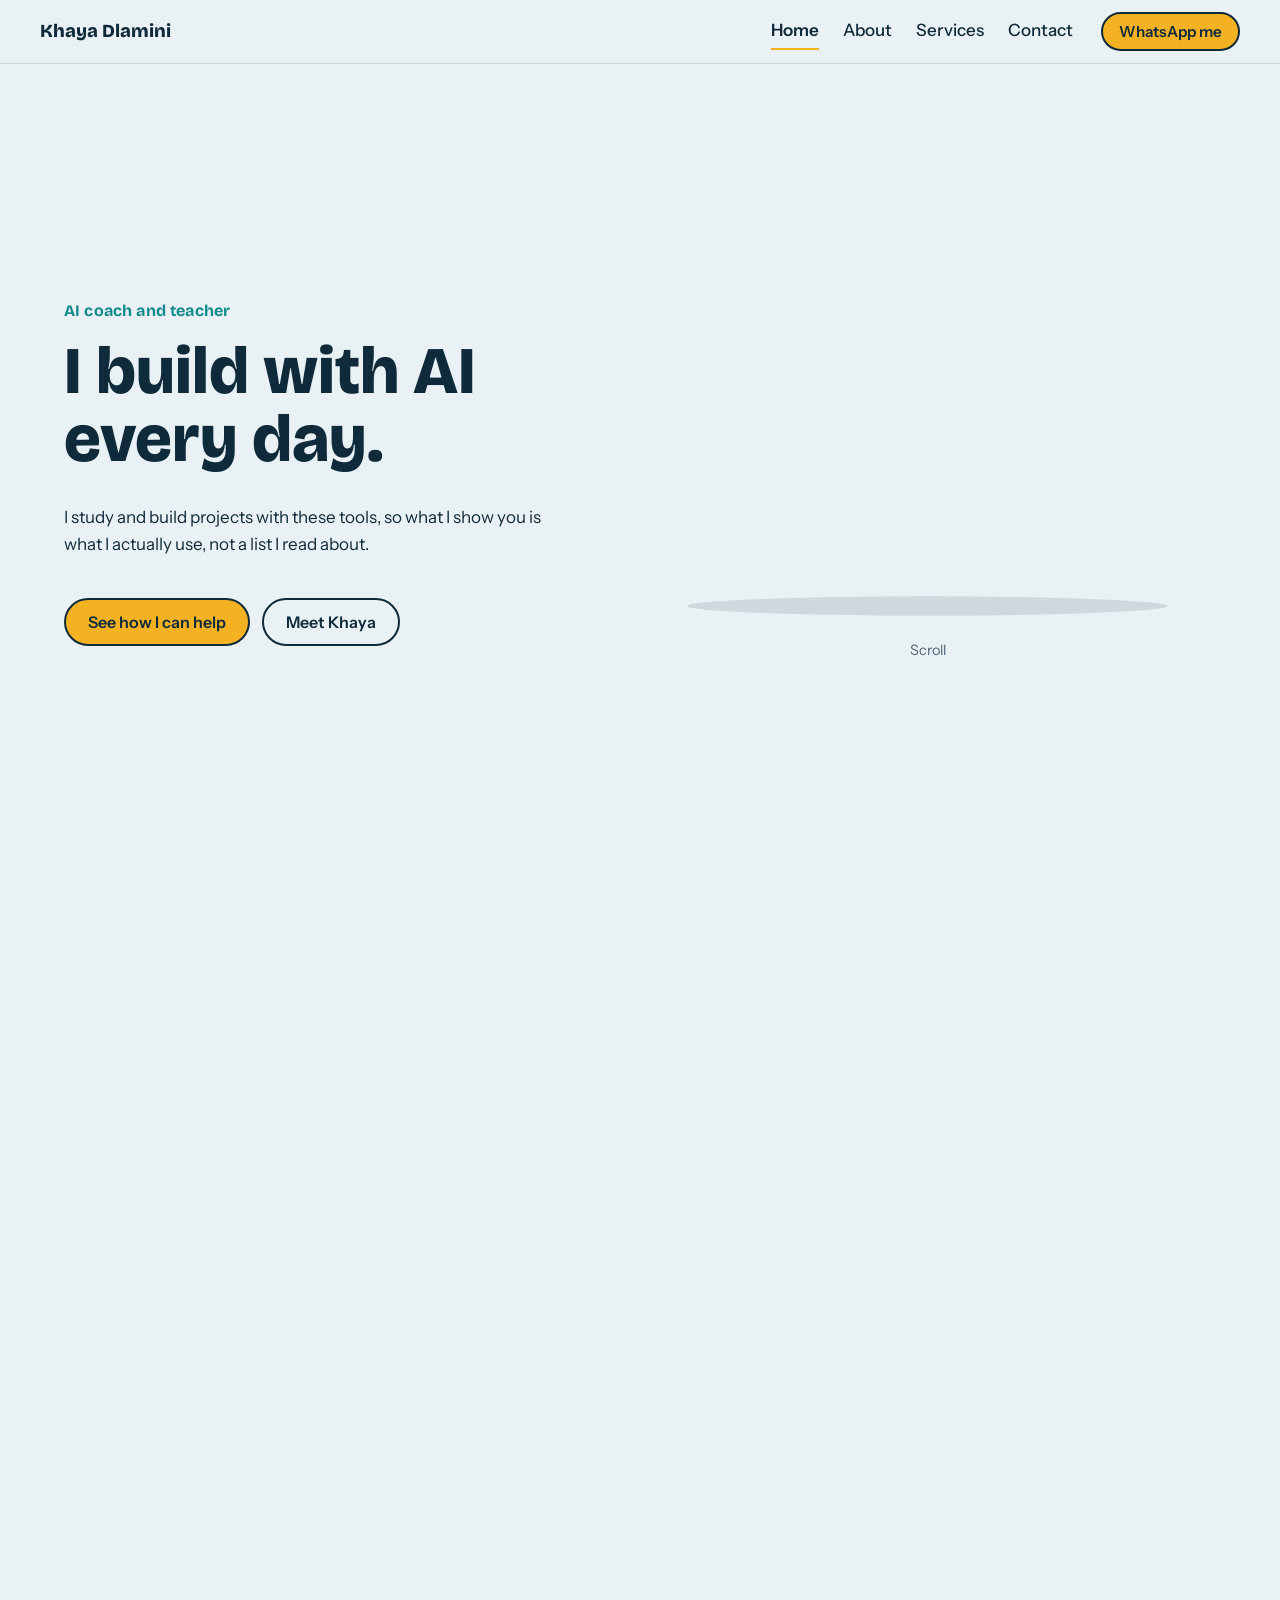
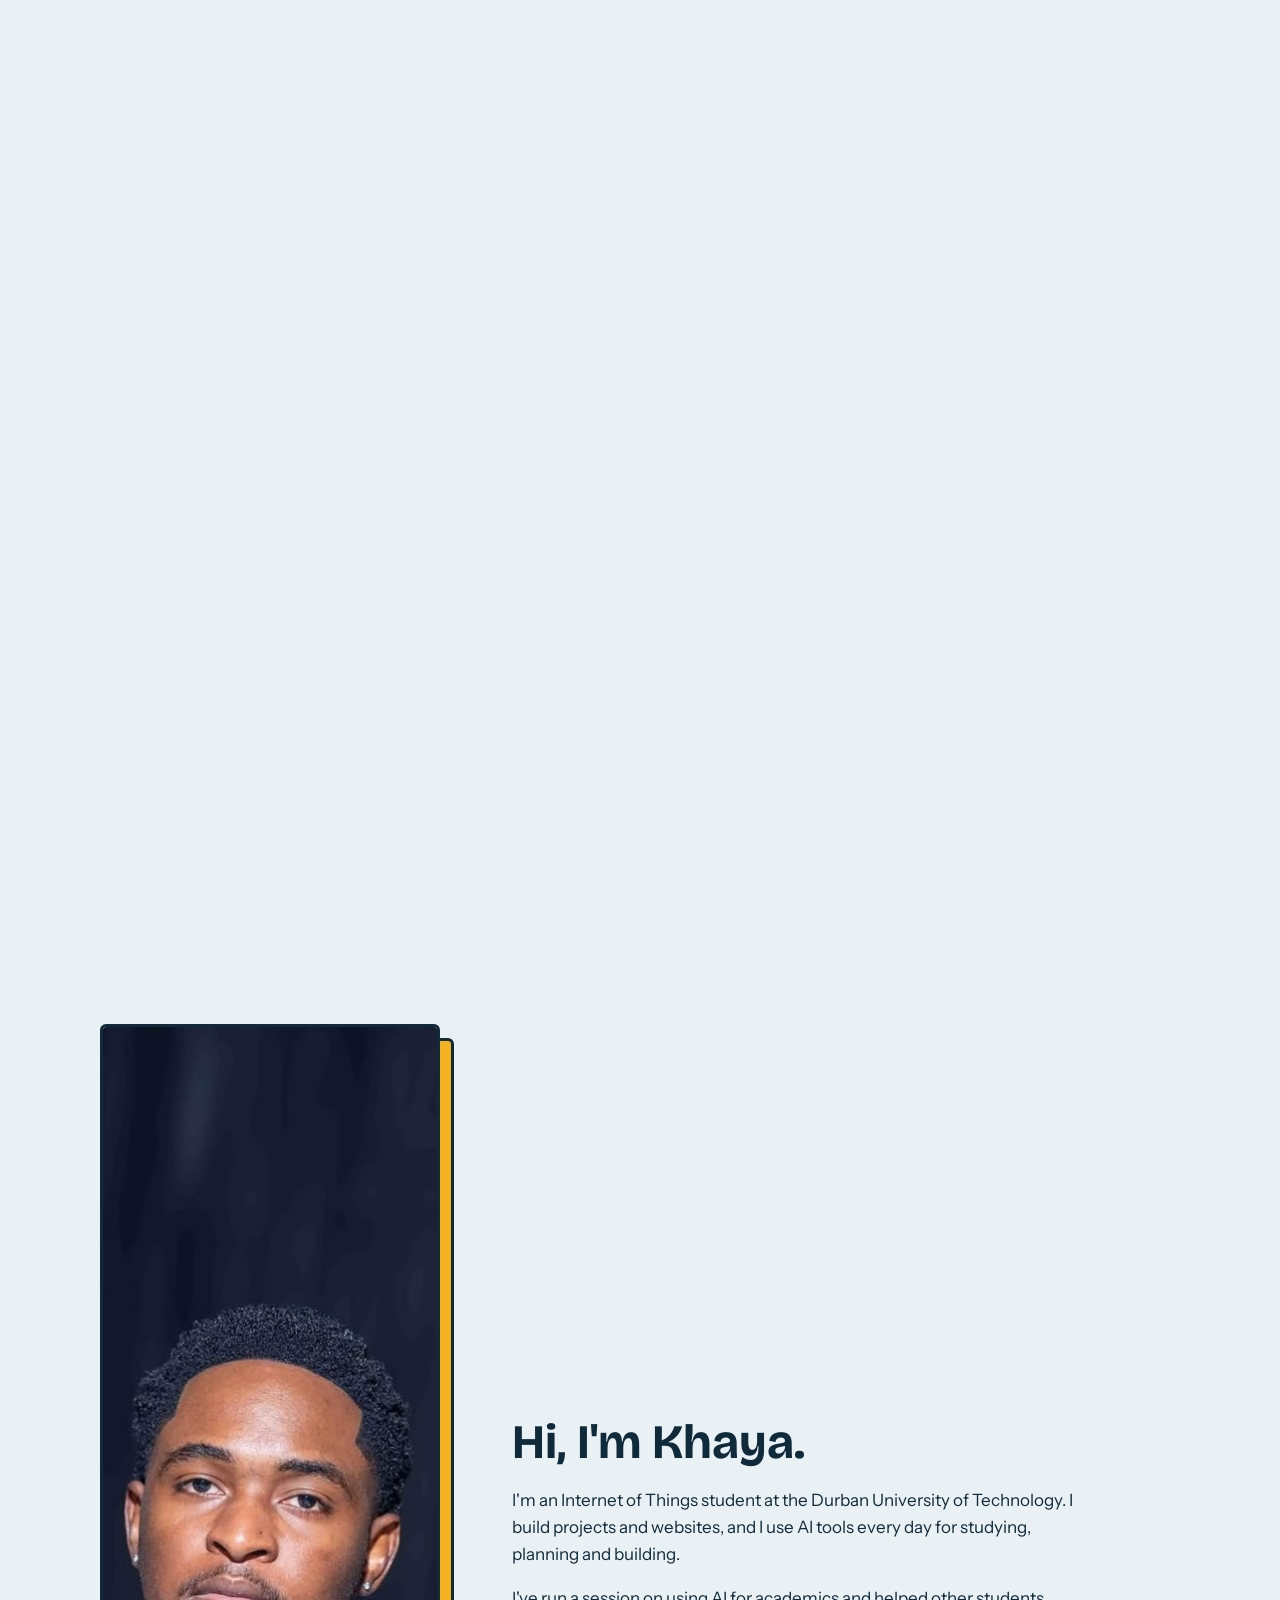
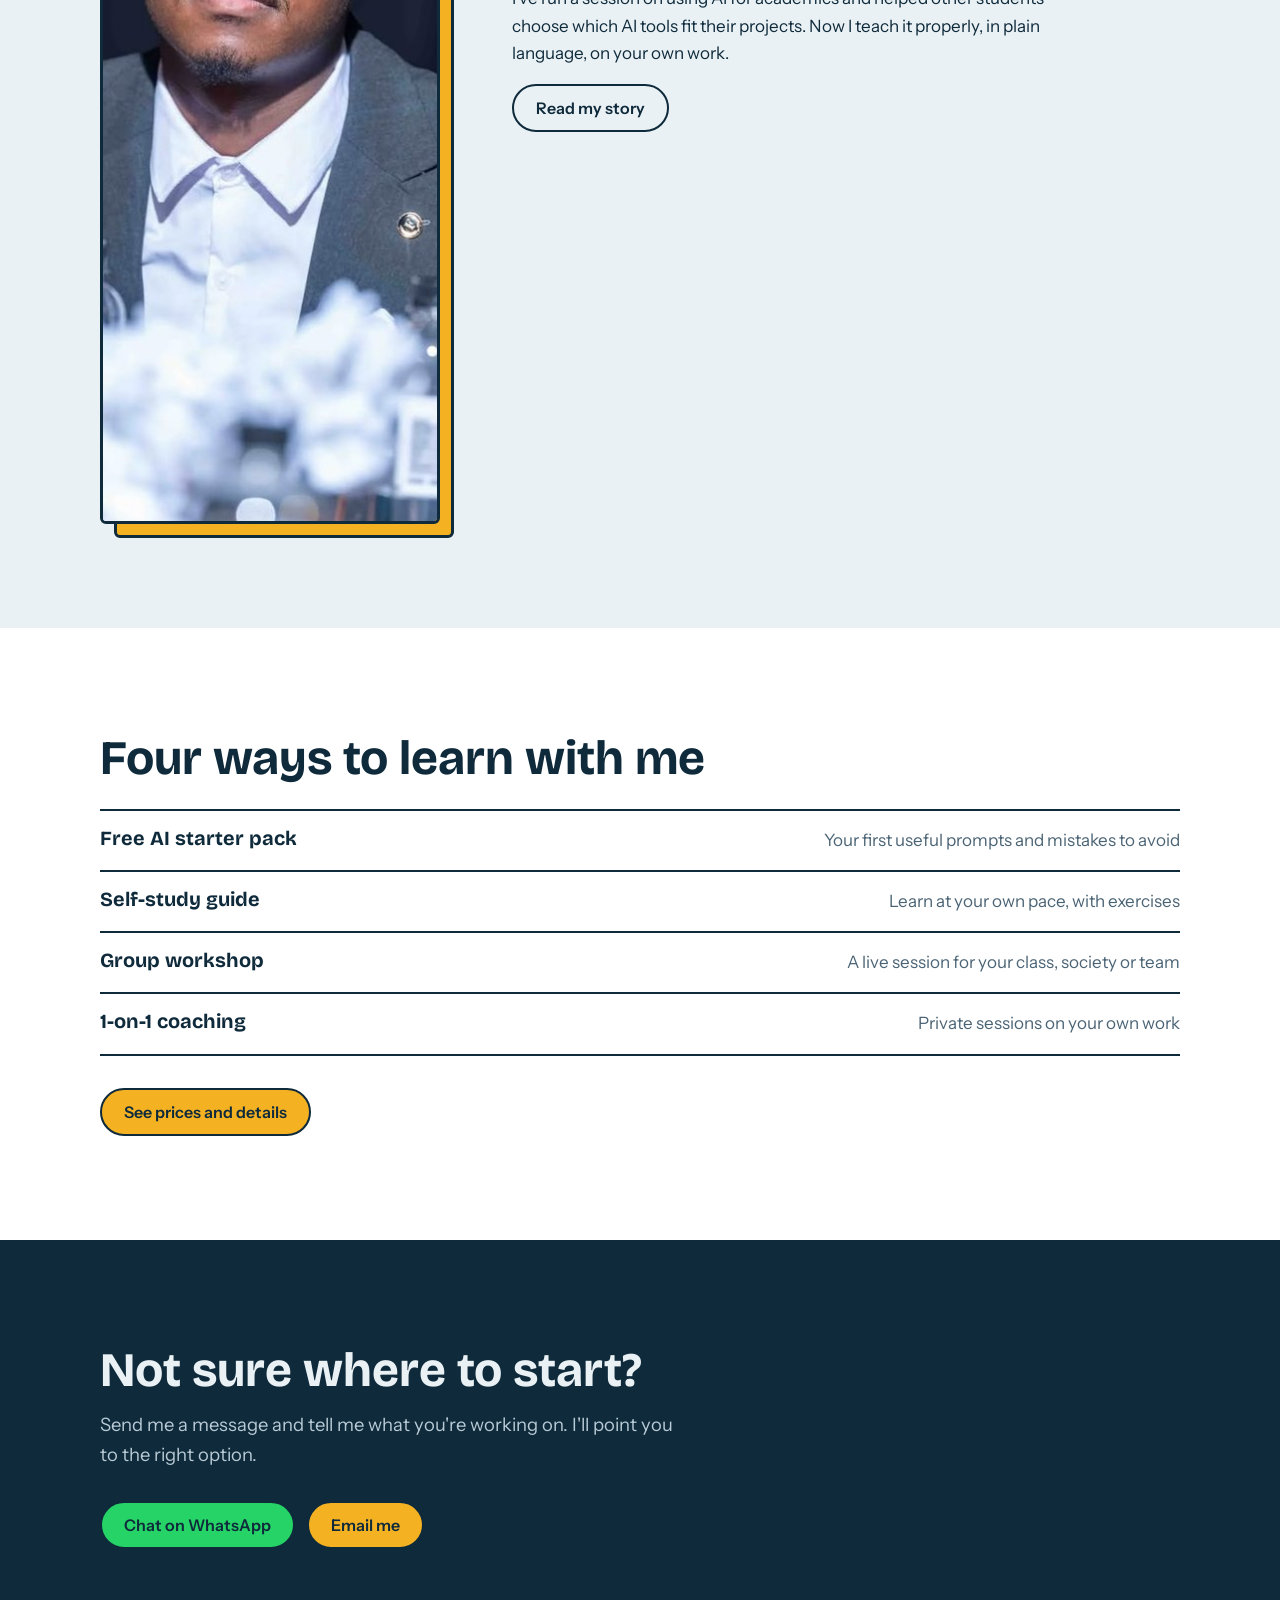
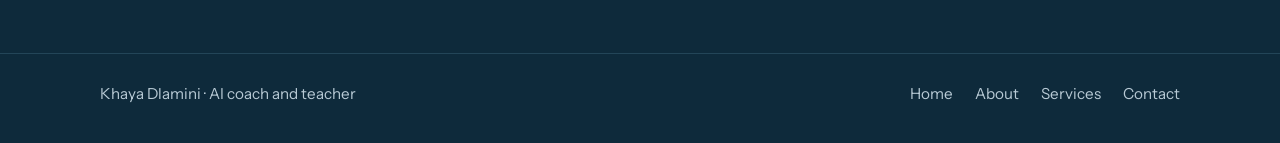
==== index.html @ 2c627317 "Add files via upload" ====
<!doctype html>
<html lang="en">
<head>
  <meta charset="utf-8">
  <meta name="viewport" content="width=device-width, initial-scale=1">
  <title>Khaya Dlamini | AI Coach and Teacher</title>
  <meta name="description" content="Khaya Dlamini teaches students, professionals, small businesses and groups how to use AI on their own work. Coaching, workshops and guides.">
  <meta property="og:title" content="Khaya Dlamini | AI Coach and Teacher">
  <meta property="og:description" content="Practical AI coaching and workshops, taught by someone who builds with it.">
  <meta property="og:image" content="khaya.jpg">
  <meta name="theme-color" content="#0E2A3B">
  <link rel="preconnect" href="https://fonts.googleapis.com">
  <link rel="preconnect" href="https://fonts.gstatic.com" crossorigin>
  <link href="https://fonts.googleapis.com/css2?family=Bricolage+Grotesque:opsz,wght@12..96,500;12..96,700;12..96,800&family=Instrument+Sans:wght@400;500;600&family=JetBrains+Mono:wght@400;500&display=swap" rel="stylesheet">
  <link rel="stylesheet" href="style.css">
</head>
<body>

<header class="nav">
  <a class="brand" href="index.html">Khaya Dlamini</a>
  <nav class="links" aria-label="Main">
    <a class="current" href="index.html" aria-current="page">Home</a>
    <a href="about.html">About</a>
    <a href="services.html">Services</a>
    <a href="contact.html">Contact</a>
  </nav>
  <a class="btn btn-small" href="contact.html" data-wa="Hi Khaya, I found your website and I'd like to learn more about AI coaching.">WhatsApp me</a>
</header>

<main>

  <!-- Scroll scene: laptop morphs into a book -->
  <section class="scene" id="scene">
    <div class="stage">
      <div class="copy">
        <h1>AI coach and teacher</h1>
        <div class="captions">
          <div class="caption" id="capA">
            <p class="big">I build with AI every day.</p>
            <p>I study and build projects with these tools, so what I show you is what I actually use, not a list I read about.</p>
          </div>
          <div class="caption" id="capB">
            <p class="big">Then I teach it, plainly.</p>
            <p>Lessons for students, professionals, small businesses and groups. You learn on your own work, not on demos.</p>
          </div>
        </div>
        <div class="btn-row">
          <a class="btn" href="services.html">See how I can help</a>
          <a class="btn btn-ghost" href="about.html">Meet Khaya</a>
        </div>
      </div>

      <div class="art">
        <svg id="morph" viewBox="0 0 600 360" role="img" aria-label="A coding laptop that turns into an open book as you scroll">
          <defs>
            <clipPath id="clipShapes">
              <polygon id="cpScreen" points=""/>
              <polygon id="cpBase" points=""/>
            </clipPath>
          </defs>

          <ellipse cx="300" cy="334" rx="250" ry="10" fill="#0E2A3B" opacity=".12"/>

          <polygon id="cover" points="" fill="#F4B223" stroke="#0E2A3B" stroke-width="6" stroke-linejoin="round"/>
          <polygon id="base" points="" stroke="#0E2A3B" stroke-width="6" stroke-linejoin="round"/>
          <polygon id="screen" points="" stroke="#0E2A3B" stroke-width="10" stroke-linejoin="round"/>
          <line id="spine" x1="300" y1="92" x2="300" y2="300" stroke="#0E2A3B" stroke-width="5" opacity="0"/>

          <g clip-path="url(#clipShapes)">
            <g id="code" font-family="JetBrains Mono, monospace" font-size="12.5">
              <text class="ln" x="168" y="74"  fill="#7FD6D7">class Learner:</text>
              <text class="ln" x="168" y="96"  fill="#C8D6DE">  def __init__(self):</text>
              <text class="ln" x="168" y="118" fill="#C8D6DE">    self.skills = []</text>
              <text class="ln" x="168" y="150" fill="#F4B223">class Coach(Learner):</text>
              <text class="ln" x="168" y="172" fill="#C8D6DE">  def teach(self, ai):</text>
              <text class="ln" x="168" y="194" fill="#C8D6DE">    return self.skills + ai</text>
              <text class="ln" x="168" y="226" fill="#7FD6D7">khaya = Coach()</text>
              <rect class="caret" x="168" y="232" width="8" height="2" fill="#F4B223"/>
            </g>
            <g id="pages" opacity="0">
              <rect x="74" y="118" width="120" height="12" rx="2" fill="#F4B223"/>
              <rect x="74" y="150" width="190" height="6" rx="3" fill="#0E2A3B" opacity=".25"/>
              <rect x="74" y="168" width="170" height="6" rx="3" fill="#0E2A3B" opacity=".25"/>
              <rect x="74" y="186" width="190" height="6" rx="3" fill="#0E2A3B" opacity=".25"/>
              <rect x="74" y="204" width="140" height="6" rx="3" fill="#0E2A3B" opacity=".25"/>
              <rect x="74" y="222" width="180" height="6" rx="3" fill="#0E2A3B" opacity=".25"/>
              <text x="334" y="132" font-family="JetBrains Mono, monospace" font-size="12.5" fill="#0F8B8D">class Coach(Learner):</text>
              <rect x="334" y="158" width="190" height="6" rx="3" fill="#0E2A3B" opacity=".25"/>
              <rect x="334" y="176" width="160" height="6" rx="3" fill="#0E2A3B" opacity=".25"/>
              <rect x="334" y="194" width="190" height="6" rx="3" fill="#0E2A3B" opacity=".25"/>
              <rect x="334" y="212" width="120" height="6" rx="3" fill="#0E2A3B" opacity=".25"/>
              <rect x="334" y="230" width="170" height="6" rx="3" fill="#0E2A3B" opacity=".25"/>
            </g>
          </g>
        </svg>
        <p class="hint" id="hint">Scroll</p>
      </div>
    </div>
  </section>

  <!-- Introduction -->
  <section class="block">
    <div class="wrap intro">
      <div class="portrait">
        <img src="khaya.jpg" alt="Khaya Dlamini in a grey blazer and white shirt" width="900" height="1100">
      </div>
      <div>
        <h2>Hi, I'm Khaya.</h2>
        <p>I'm an Internet of Things student at the Durban University of Technology. I build projects and websites, and I use AI tools every day for studying, planning and building.</p>
        <p>I've run a session on using AI for academics and helped other students choose which AI tools fit their projects. Now I teach it properly, in plain language, on your own work.</p>
        <a class="btn btn-ghost" href="about.html">Read my story</a>
      </div>
    </div>
  </section>

  <!-- Services summary -->
  <section class="block alt">
    <div class="wrap">
      <h2>Four ways to learn with me</h2>
      <ul class="mini">
        <li><h3>Free AI starter pack</h3><span>Your first useful prompts and mistakes to avoid</span></li>
        <li><h3>Self-study guide</h3><span>Learn at your own pace, with exercises</span></li>
        <li><h3>Group workshop</h3><span>A live session for your class, society or team</span></li>
        <li><h3>1-on-1 coaching</h3><span>Private sessions on your own work</span></li>
      </ul>
      <a class="btn" href="services.html">See prices and details</a>
    </div>
  </section>

  <section class="block cta">
    <div class="wrap">
      <h2>Not sure where to start?</h2>
      <p class="lede">Send me a message and tell me what you're working on. I'll point you to the right option.</p>
      <div class="btn-row">
        <a class="btn btn-wa" href="contact.html" data-wa="Hi Khaya, I found your website and I'd like to learn more about AI coaching.">Chat on WhatsApp</a>
        <a class="btn" href="contact.html" data-mail="AI coaching enquiry">Email me</a>
      </div>
    </div>
  </section>
</main>

<footer>
  <div class="foot">
    <p>Khaya Dlamini · AI coach and teacher</p>
    <nav aria-label="Footer">
      <a href="index.html">Home</a>
      <a href="about.html">About</a>
      <a href="services.html">Services</a>
      <a href="contact.html">Contact</a>
    </nav>
  </div>
</footer>

<script src="config.js"></script>
<script src="script.js"></script>
</body>
</html>
---- style.css ----
:root {
  --ink: #0E2A3B;
  --paper: #EAF1F4;
  --surface: #FFFFFF;
  --marigold: #F4B223;
  --teal: #0F8B8D;
  --muted: #4B6475;
  --line: #C9D6DD;
  --display: "Bricolage Grotesque", system-ui, sans-serif;
  --body: "Instrument Sans", system-ui, sans-serif;
}

*, *::before, *::after { box-sizing: border-box; }
html { scroll-behavior: smooth; }
body {
  margin: 0;
  background: var(--paper);
  color: var(--ink);
  font-family: var(--body);
  font-size: 1.0625rem;
  line-height: 1.6;
}
a { color: inherit; }
h1, h2, h3 { font-family: var(--display); line-height: 1.1; margin: 0; }
p { margin: 0 0 1em; }
img { max-width: 100%; display: block; }

:focus-visible { outline: 3px solid var(--teal); outline-offset: 3px; border-radius: 4px; }

/* Header */
.nav {
  position: fixed; inset: 0 0 auto 0; z-index: 10;
  display: flex; justify-content: space-between; align-items: center; flex-wrap: wrap;
  gap: 6px 20px;
  padding: 12px clamp(16px, 4vw, 40px);
  background: color-mix(in srgb, var(--paper) 90%, transparent);
  backdrop-filter: blur(8px);
  border-bottom: 1px solid var(--line);
}
.brand { font-family: var(--display); font-weight: 800; font-size: 1.15rem; text-decoration: none; }
.links { display: flex; gap: 24px; margin-left: auto; margin-right: 8px; }
.links a { text-decoration: none; font-weight: 500; padding: 4px 0; border-bottom: 2px solid transparent; }
.links a:hover { border-bottom-color: var(--ink); }
.links a.current { border-bottom-color: var(--marigold); font-weight: 600; }

/* Buttons */
.btn {
  display: inline-block; border: 2px solid var(--ink);
  background: var(--marigold); color: var(--ink);
  font: 600 1rem var(--body); text-decoration: none;
  padding: 12px 22px; border-radius: 999px; cursor: pointer;
  transition: transform .15s ease, background .15s ease;
}
.btn:hover { transform: translateY(-2px); }
.btn-small { padding: 8px 16px; font-size: .95rem; }
.btn-ghost { background: transparent; }
.btn-ghost:hover { background: var(--marigold); }
.btn-wa { background: #25D366; }
.btn-row { display: flex; flex-wrap: wrap; gap: 12px; }

/* Home scene */
.scene { height: 280vh; position: relative; }
.stage {
  position: sticky; top: 0; height: 100vh;
  display: grid; grid-template-columns: minmax(0, 1fr) minmax(0, 1.1fr);
  align-items: center; gap: clamp(16px, 4vw, 56px);
  padding: 72px clamp(16px, 5vw, 72px) 24px;
}
.copy h1 {
  font-size: 1rem; font-weight: 700; color: var(--teal);
  letter-spacing: .01em; margin-bottom: 18px;
}
.captions { position: relative; min-height: 15rem; margin-bottom: 20px; }
.caption { position: absolute; inset: 0 auto auto 0; max-width: 30rem; }
.caption .big {
  font-family: var(--display); font-weight: 800;
  font-size: clamp(2.2rem, 5.2vw, 4.4rem); line-height: 1.02;
  margin-bottom: .45em;
}
#capB { opacity: 0; }
.art { position: relative; }
.art svg { width: 100%; height: auto; max-height: 70vh; display: block; }
.hint { text-align: center; color: var(--muted); font-size: .9rem; margin: 8px 0 0; transition: opacity .3s; }

/* Typing reveal on load: the one orchestrated moment */
.ln { opacity: 0; animation: show .01s forwards; }
.ln:nth-of-type(1) { animation-delay: .3s; }
.ln:nth-of-type(2) { animation-delay: .7s; }
.ln:nth-of-type(3) { animation-delay: 1.1s; }
.ln:nth-of-type(4) { animation-delay: 1.6s; }
.ln:nth-of-type(5) { animation-delay: 2.0s; }
.ln:nth-of-type(6) { animation-delay: 2.4s; }
.ln:nth-of-type(7) { animation-delay: 2.9s; }
.caret { animation: blink 1s steps(2) infinite; }
@keyframes show { to { opacity: 1; } }
@keyframes blink { 50% { opacity: 0; } }

/* Sections */
.block { padding: clamp(56px, 9vw, 104px) 0; }
.block.alt { background: var(--surface); }
.wrap { width: min(1080px, 100% - 2 * clamp(16px, 5vw, 48px)); margin: 0 auto; }
.wrap.narrow { max-width: 680px; }
.block h2 { font-size: clamp(1.9rem, 4vw, 3rem); margin-bottom: 24px; }
.lede { color: var(--muted); font-size: 1.15rem; max-width: 36rem; margin-bottom: 32px; }

.page-head { padding: 128px 0 40px; }
.page-head h1 { font-size: clamp(2.4rem, 6vw, 4.6rem); font-weight: 800; margin-bottom: 18px; }
.page-head .lede { margin-bottom: 0; }

/* Introduction with photo */
.intro { display: grid; grid-template-columns: minmax(0, 340px) minmax(0, 1fr); gap: clamp(28px, 6vw, 72px); align-items: center; }
.portrait { position: relative; }
.portrait img {
  width: 100%; aspect-ratio: 4 / 5; object-fit: cover; object-position: 50% 20%;
  border: 3px solid var(--ink); border-radius: 6px; position: relative; z-index: 1;
}
.portrait::after {
  content: ""; position: absolute; inset: 14px -14px -14px 14px;
  background: var(--marigold); border: 3px solid var(--ink); border-radius: 6px;
}
.intro h2 { margin-bottom: 18px; }
.intro p { max-width: 36rem; }

/* About page */
.facts { display: grid; grid-template-columns: repeat(2, 1fr); gap: 0 48px; margin: 0; }
.facts > div { border-top: 2px solid var(--ink); padding: 16px 0 24px; }
.facts dt { font-family: var(--display); font-weight: 700; font-size: 1.2rem; margin-bottom: 4px; }
.facts dd { margin: 0; color: var(--muted); }
.story h3 { font-size: 1.5rem; margin: 40px 0 10px; }
.story h3:first-child { margin-top: 0; }
.story p { max-width: 38rem; }

/* Services */
.who { display: grid; grid-template-columns: repeat(2, 1fr); gap: 0 48px; margin: 0; }
.who > div { border-top: 2px solid var(--ink); padding: 18px 0 28px; }
.who dt { font-family: var(--display); font-weight: 700; font-size: 1.35rem; margin-bottom: 6px; }
.who dd { margin: 0; color: var(--muted); max-width: 30rem; }

.offers { list-style: none; margin: 0; padding: 0; }
.offers li {
  display: grid; grid-template-columns: 1fr auto auto; align-items: center; gap: 24px;
  padding: 26px 0; border-top: 2px solid var(--ink);
}
.offers li:last-child { border-bottom: 2px solid var(--ink); }
.offers h3, .mini h3 { font-size: 1.5rem; margin-bottom: 6px; }
.offers p { margin: 0; color: var(--muted); max-width: 34rem; }
.o-price { font-family: var(--display); font-weight: 800; font-size: 1.8rem; white-space: nowrap; text-align: right; }
.o-price span { font-family: var(--body); font-weight: 500; font-size: .9rem; color: var(--muted); }

.steps { list-style: none; counter-reset: s; margin: 0; padding: 0; max-width: 40rem; }
.steps li { counter-increment: s; position: relative; padding: 0 0 22px 58px; }
.steps li::before {
  content: counter(s); position: absolute; left: 0; top: -2px;
  width: 38px; height: 38px; border-radius: 50%;
  background: var(--marigold); border: 2px solid var(--ink);
  display: grid; place-items: center; font: 800 1rem var(--display);
}

/* Home short list */
.mini { list-style: none; margin: 0 0 32px; padding: 0; }
.mini li { display: flex; justify-content: space-between; gap: 24px; padding: 16px 0; border-top: 2px solid var(--ink); }
.mini li:last-child { border-bottom: 2px solid var(--ink); }
.mini h3 { font-size: 1.25rem; margin: 0; }
.mini span { color: var(--muted); }

/* Contact */
.reach { display: grid; grid-template-columns: 1fr 1fr; gap: 24px; }
.reach-item { border: 3px solid var(--ink); border-radius: 8px; padding: 28px; background: var(--surface); }
.reach-item h2 { font-size: 1.8rem; margin-bottom: 8px; }
.reach-item p { color: var(--muted); }
.reach-item .detail { font-family: var(--display); font-weight: 700; font-size: 1.3rem; color: var(--ink); margin-bottom: 18px; overflow-wrap: anywhere; }
.include { max-width: 38rem; padding-left: 1.2em; }
.include li { margin-bottom: .5em; }

.cta { background: var(--ink); color: var(--paper); }
.cta h2 { margin-bottom: 14px; }
.cta .lede { color: #B8CAD5; }

footer { background: var(--ink); color: #B8CAD5; padding: 28px clamp(16px, 5vw, 48px) 36px; border-top: 1px solid #234558; }
.foot { width: min(1080px, 100%); margin: 0 auto; display: flex; flex-wrap: wrap; justify-content: space-between; gap: 12px 32px; font-size: .95rem; }
.foot p { margin: 0; }
.foot nav { display: flex; flex-wrap: wrap; gap: 8px 22px; }
.foot a { text-decoration: none; }
.foot a:hover { text-decoration: underline; }

/* Mobile */
@media (max-width: 800px) {
  .nav { padding-bottom: 8px; }
  .links { order: 3; width: 100%; justify-content: space-between; margin: 0; gap: 8px; font-size: .95rem; }
  .stage { grid-template-columns: 1fr; grid-template-rows: auto auto; align-content: center; padding-top: 112px; gap: 8px; }
  .art { order: -1; }
  .art svg { max-height: 30vh; }
  .captions { min-height: 14rem; }
  .caption .big { font-size: 2rem; }
  .page-head { padding-top: 140px; }
  .intro { grid-template-columns: 1fr; }
  .portrait { max-width: 300px; margin-right: 14px; }
  .facts, .who { grid-template-columns: 1fr; }
  .offers li { grid-template-columns: 1fr auto; }
  .offers li .btn { grid-column: 1 / -1; justify-self: start; }
  .o-price { grid-row: 1; grid-column: 2; }
  .reach { grid-template-columns: 1fr; }
  .mini li { flex-direction: column; gap: 2px; }
}

@media (prefers-reduced-motion: reduce) {
  html { scroll-behavior: auto; }
  .ln { animation: none; opacity: 1; }
  .caret { animation: none; }
  .btn { transition: none; }
}
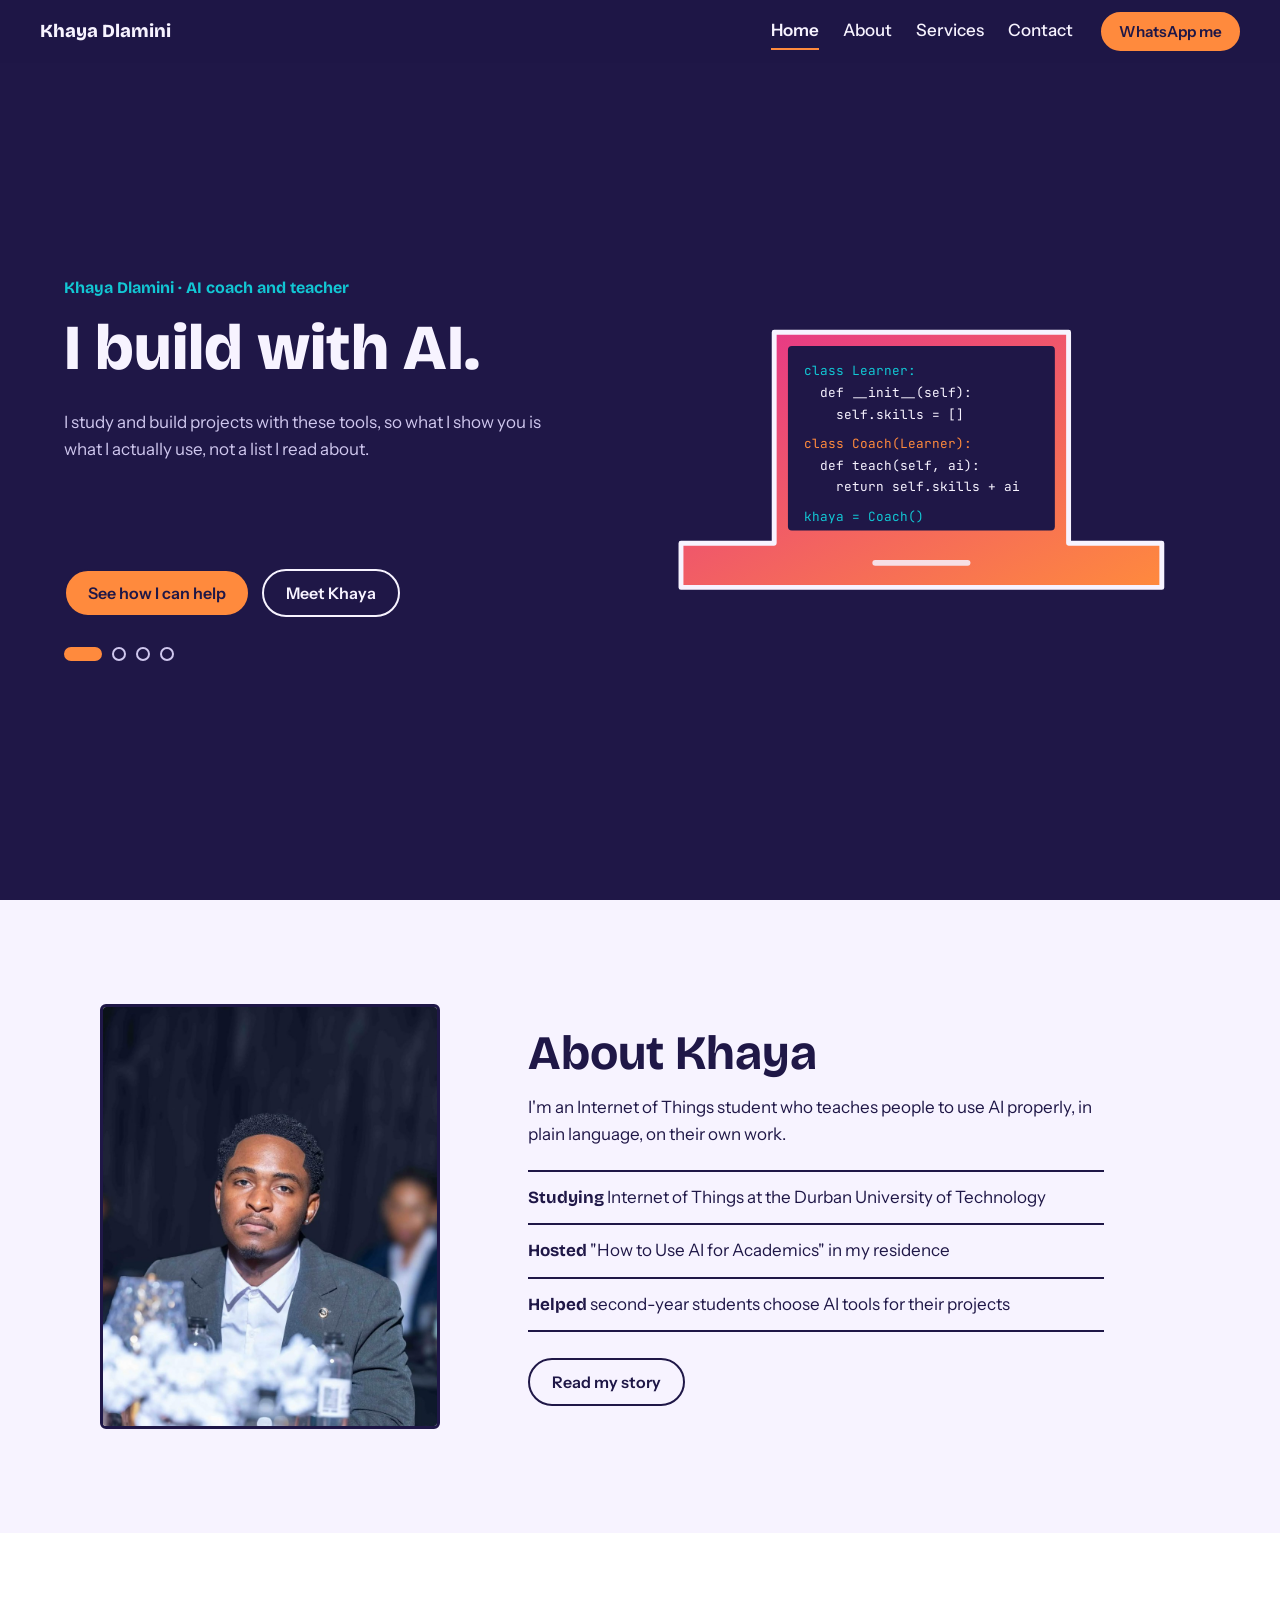
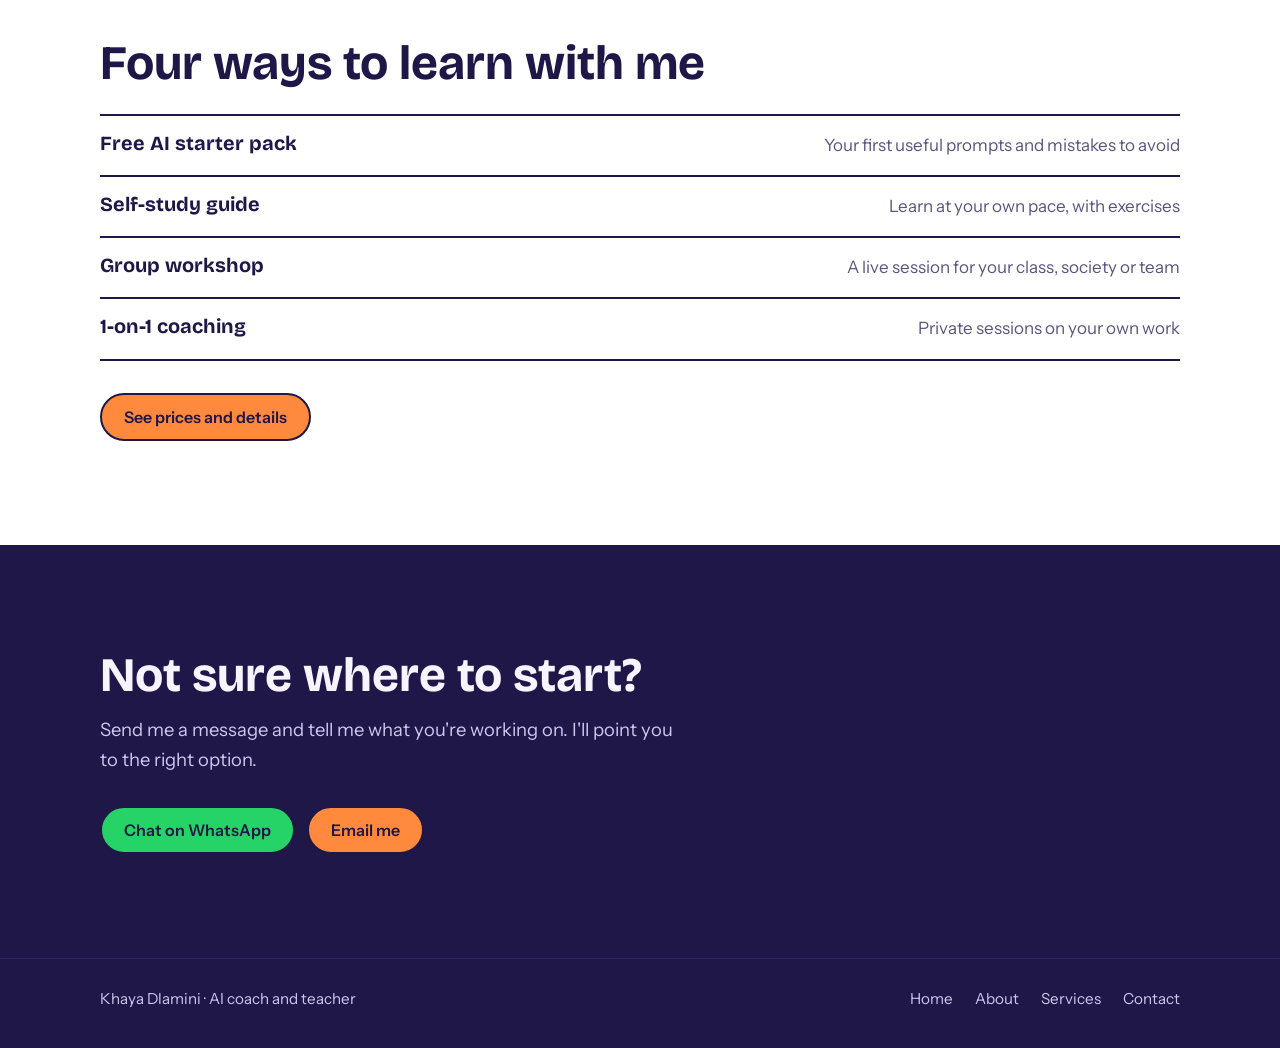
==== commit 35f6df28: "Add files via upload" ====
--- a/index.html
+++ b/index.html
@@ -8,7 +8,7 @@
   <meta property="og:title" content="Khaya Dlamini | AI Coach and Teacher">
   <meta property="og:description" content="Practical AI coaching and workshops, taught by someone who builds with it.">
   <meta property="og:image" content="khaya.jpg">
-  <meta name="theme-color" content="#0E2A3B">
+  <meta name="theme-color" content="#1F1747">
   <link rel="preconnect" href="https://fonts.googleapis.com">
   <link rel="preconnect" href="https://fonts.gstatic.com" crossorigin>
   <link href="https://fonts.googleapis.com/css2?family=Bricolage+Grotesque:opsz,wght@12..96,500;12..96,700;12..96,800&family=Instrument+Sans:wght@400;500;600&family=JetBrains+Mono:wght@400;500&display=swap" rel="stylesheet">
@@ -29,85 +29,123 @@
 
 <main>
 
-  <!-- Scroll scene: laptop morphs into a book -->
-  <section class="scene" id="scene">
-    <div class="stage">
+  <!-- Hero: one shape that morphs between a laptop, a book, a chat bubble and a chip -->
+  <section class="hero">
+    <div class="hero-in">
       <div class="copy">
-        <h1>AI coach and teacher</h1>
+        <h1>Khaya Dlamini · AI coach and teacher</h1>
         <div class="captions">
-          <div class="caption" id="capA">
-            <p class="big">I build with AI every day.</p>
+          <div class="caption" id="cap0">
+            <p class="big">I build with AI.</p>
             <p>I study and build projects with these tools, so what I show you is what I actually use, not a list I read about.</p>
           </div>
-          <div class="caption" id="capB">
-            <p class="big">Then I teach it, plainly.</p>
-            <p>Lessons for students, professionals, small businesses and groups. You learn on your own work, not on demos.</p>
+          <div class="caption" id="cap1">
+            <p class="big">I teach it plainly.</p>
+            <p>Short, clear lessons on your own work, with notes you keep.</p>
+          </div>
+          <div class="caption" id="cap2">
+            <p class="big">You ask, we solve it.</p>
+            <p>Bring a real task, like an assignment or daily admin, and we work through it together.</p>
+          </div>
+          <div class="caption" id="cap3">
+            <p class="big">Rooted in IoT.</p>
+            <p>I study the Internet of Things, so I like AI that connects to the real world.</p>
           </div>
         </div>
         <div class="btn-row">
           <a class="btn" href="services.html">See how I can help</a>
           <a class="btn btn-ghost" href="about.html">Meet Khaya</a>
         </div>
+        <div class="dots" role="group" aria-label="Choose a scene">
+          <button class="dot-btn" type="button" aria-label="Build" aria-current="true"></button>
+          <button class="dot-btn" type="button" aria-label="Teach" aria-current="false"></button>
+          <button class="dot-btn" type="button" aria-label="Ask" aria-current="false"></button>
+          <button class="dot-btn" type="button" aria-label="Connect" aria-current="false"></button>
+        </div>
       </div>
 
       <div class="art">
-        <svg id="morph" viewBox="0 0 600 360" role="img" aria-label="A coding laptop that turns into an open book as you scroll">
+        <svg viewBox="0 0 600 360" role="img" aria-label="A shape that keeps changing: a laptop, an open book, a chat bubble and a computer chip">
+          <path class="blob-path" data-cx="300" data-cy="180" data-rx="262" data-ry="160" data-ph="0" fill="#12C7D4" opacity=".24"/>
           <defs>
-            <clipPath id="clipShapes">
-              <polygon id="cpScreen" points=""/>
-              <polygon id="cpBase" points=""/>
-            </clipPath>
+            <linearGradient id="gShape" x1="0" y1="0" x2="1" y2="1">
+              <stop offset="0" stop-color="#E4328C"/>
+              <stop offset="1" stop-color="#FF8A3D"/>
+            </linearGradient>
           </defs>
+          <polygon id="shape" fill="url(#gShape)" stroke="#F7F3FF" stroke-width="5" stroke-linejoin="round"
+                   points="150,40 450,40 450,255 545,255 545,300 55,300 55,255 150,255"/>
 
-          <ellipse cx="300" cy="334" rx="250" ry="10" fill="#0E2A3B" opacity=".12"/>
+          <!-- laptop details -->
+          <g id="d0" font-family="JetBrains Mono, monospace" font-size="13">
+            <rect x="164" y="54" width="272" height="188" rx="4" fill="#1F1747"/>
+            <text x="180" y="84"  fill="#12C7D4">class Learner:</text>
+            <text x="180" y="106" fill="#F7F3FF">  def __init__(self):</text>
+            <text x="180" y="128" fill="#F7F3FF">    self.skills = []</text>
+            <text x="180" y="158" fill="#FF8A3D">class Coach(Learner):</text>
+            <text x="180" y="180" fill="#F7F3FF">  def teach(self, ai):</text>
+            <text x="180" y="202" fill="#F7F3FF">    return self.skills + ai</text>
+            <text x="180" y="232" fill="#12C7D4">khaya = Coach()</text>
+            <rect x="250" y="272" width="100" height="6" rx="3" fill="#F7F3FF" opacity=".85"/>
+          </g>
 
-          <polygon id="cover" points="" fill="#F4B223" stroke="#0E2A3B" stroke-width="6" stroke-linejoin="round"/>
-          <polygon id="base" points="" stroke="#0E2A3B" stroke-width="6" stroke-linejoin="round"/>
-          <polygon id="screen" points="" stroke="#0E2A3B" stroke-width="10" stroke-linejoin="round"/>
-          <line id="spine" x1="300" y1="92" x2="300" y2="300" stroke="#0E2A3B" stroke-width="5" opacity="0"/>
+          <!-- book details -->
+          <g id="d1" opacity="0">
+            <line x1="300" y1="100" x2="300" y2="310" stroke="#F7F3FF" stroke-width="4"/>
+            <rect x="80" y="124" width="130" height="14" rx="3" fill="#F7F3FF"/>
+            <rect x="80" y="160" width="180" height="7" rx="3" fill="#1F1747" opacity=".4"/>
+            <rect x="80" y="180" width="160" height="7" rx="3" fill="#1F1747" opacity=".4"/>
+            <rect x="80" y="200" width="180" height="7" rx="3" fill="#1F1747" opacity=".4"/>
+            <rect x="80" y="220" width="130" height="7" rx="3" fill="#1F1747" opacity=".4"/>
+            <rect x="80" y="240" width="170" height="7" rx="3" fill="#1F1747" opacity=".4"/>
+            <text x="340" y="140" font-family="JetBrains Mono, monospace" font-size="13" fill="#1F1747">class Coach(Learner):</text>
+            <rect x="340" y="166" width="180" height="7" rx="3" fill="#1F1747" opacity=".4"/>
+            <rect x="340" y="186" width="150" height="7" rx="3" fill="#1F1747" opacity=".4"/>
+            <rect x="340" y="206" width="180" height="7" rx="3" fill="#1F1747" opacity=".4"/>
+            <rect x="340" y="226" width="120" height="7" rx="3" fill="#1F1747" opacity=".4"/>
+            <rect x="340" y="246" width="160" height="7" rx="3" fill="#1F1747" opacity=".4"/>
+          </g>
 
-          <g clip-path="url(#clipShapes)">
-            <g id="code" font-family="JetBrains Mono, monospace" font-size="12.5">
-              <text class="ln" x="168" y="74"  fill="#7FD6D7">class Learner:</text>
-              <text class="ln" x="168" y="96"  fill="#C8D6DE">  def __init__(self):</text>
-              <text class="ln" x="168" y="118" fill="#C8D6DE">    self.skills = []</text>
-              <text class="ln" x="168" y="150" fill="#F4B223">class Coach(Learner):</text>
-              <text class="ln" x="168" y="172" fill="#C8D6DE">  def teach(self, ai):</text>
-              <text class="ln" x="168" y="194" fill="#C8D6DE">    return self.skills + ai</text>
-              <text class="ln" x="168" y="226" fill="#7FD6D7">khaya = Coach()</text>
-              <rect class="caret" x="168" y="232" width="8" height="2" fill="#F4B223"/>
-            </g>
-            <g id="pages" opacity="0">
-              <rect x="74" y="118" width="120" height="12" rx="2" fill="#F4B223"/>
-              <rect x="74" y="150" width="190" height="6" rx="3" fill="#0E2A3B" opacity=".25"/>
-              <rect x="74" y="168" width="170" height="6" rx="3" fill="#0E2A3B" opacity=".25"/>
-              <rect x="74" y="186" width="190" height="6" rx="3" fill="#0E2A3B" opacity=".25"/>
-              <rect x="74" y="204" width="140" height="6" rx="3" fill="#0E2A3B" opacity=".25"/>
-              <rect x="74" y="222" width="180" height="6" rx="3" fill="#0E2A3B" opacity=".25"/>
-              <text x="334" y="132" font-family="JetBrains Mono, monospace" font-size="12.5" fill="#0F8B8D">class Coach(Learner):</text>
-              <rect x="334" y="158" width="190" height="6" rx="3" fill="#0E2A3B" opacity=".25"/>
-              <rect x="334" y="176" width="160" height="6" rx="3" fill="#0E2A3B" opacity=".25"/>
-              <rect x="334" y="194" width="190" height="6" rx="3" fill="#0E2A3B" opacity=".25"/>
-              <rect x="334" y="212" width="120" height="6" rx="3" fill="#0E2A3B" opacity=".25"/>
-              <rect x="334" y="230" width="170" height="6" rx="3" fill="#0E2A3B" opacity=".25"/>
+          <!-- chat details -->
+          <g id="d2" opacity="0">
+            <rect x="150" y="84" width="210" height="10" rx="5" fill="#F7F3FF"/>
+            <rect x="150" y="106" width="140" height="10" rx="5" fill="#F7F3FF" opacity=".7"/>
+            <g>
+              <circle class="dot" cx="210" cy="178" r="14" fill="#F7F3FF"/>
+              <circle class="dot" cx="260" cy="178" r="14" fill="#F7F3FF"/>
+              <circle class="dot" cx="310" cy="178" r="14" fill="#F7F3FF"/>
             </g>
           </g>
+
+          <!-- chip details -->
+          <g id="d3" opacity="0">
+            <rect x="226" y="106" width="148" height="148" rx="10" fill="#1F1747"/>
+            <text x="300" y="203" text-anchor="middle" font-family="Bricolage Grotesque, sans-serif" font-weight="800" font-size="64" fill="#F7F3FF">AI</text>
+            <circle cx="244" cy="124" r="5" fill="#FF8A3D"/>
+          </g>
         </svg>
-        <p class="hint" id="hint">Scroll</p>
       </div>
     </div>
   </section>
 
-  <!-- Introduction -->
+  <!-- Short about -->
   <section class="block">
     <div class="wrap intro">
       <div class="portrait">
+        <svg class="blob" viewBox="0 0 200 200" aria-hidden="true">
+          <path class="blob-path" data-cx="100" data-cy="100" data-rx="76" data-ry="76" data-ph="0" fill="#E4328C"/>
+          <path class="blob-path" data-cx="112" data-cy="94" data-rx="54" data-ry="54" data-ph="2.2" fill="#FF8A3D"/>
+        </svg>
         <img src="khaya.jpg" alt="Khaya Dlamini in a grey blazer and white shirt" width="900" height="1100">
       </div>
       <div>
-        <h2>Hi, I'm Khaya.</h2>
-        <p>I'm an Internet of Things student at the Durban University of Technology. I build projects and websites, and I use AI tools every day for studying, planning and building.</p>
-        <p>I've run a session on using AI for academics and helped other students choose which AI tools fit their projects. Now I teach it properly, in plain language, on your own work.</p>
+        <h2>About Khaya</h2>
+        <p>I'm an Internet of Things student who teaches people to use AI properly, in plain language, on their own work.</p>
+        <ul class="tags">
+          <li><strong>Studying</strong> Internet of Things at the Durban University of Technology</li>
+          <li><strong>Hosted</strong> "How to Use AI for Academics" in my residence</li>
+          <li><strong>Helped</strong> second-year students choose AI tools for their projects</li>
+        </ul>
         <a class="btn btn-ghost" href="about.html">Read my story</a>
       </div>
     </div>
--- a/style.css
+++ b/style.css
@@ -1,11 +1,14 @@
 :root {
-  --ink: #0E2A3B;
-  --paper: #EAF1F4;
+  --ink: #1F1747;
+  --ink-2: #2D2266;
+  --paper: #F7F3FF;
   --surface: #FFFFFF;
-  --marigold: #F4B223;
-  --teal: #0F8B8D;
-  --muted: #4B6475;
-  --line: #C9D6DD;
+  --magenta: #E4328C;
+  --orange: #FF8A3D;
+  --cyan: #12C7D4;
+  --muted: #5C5480;
+  --line: #D9D0F0;
+  --soft: #CFC7EE;
   --display: "Bricolage Grotesque", system-ui, sans-serif;
   --body: "Instrument Sans", system-ui, sans-serif;
 }
@@ -19,13 +22,14 @@
   font-family: var(--body);
   font-size: 1.0625rem;
   line-height: 1.6;
+  overflow-x: clip;
 }
 a { color: inherit; }
 h1, h2, h3 { font-family: var(--display); line-height: 1.1; margin: 0; }
 p { margin: 0 0 1em; }
 img { max-width: 100%; display: block; }
 
-:focus-visible { outline: 3px solid var(--teal); outline-offset: 3px; border-radius: 4px; }
+:focus-visible { outline: 3px solid var(--cyan); outline-offset: 3px; border-radius: 4px; }
 
 /* Header */
 .nav {
@@ -33,67 +37,67 @@
   display: flex; justify-content: space-between; align-items: center; flex-wrap: wrap;
   gap: 6px 20px;
   padding: 12px clamp(16px, 4vw, 40px);
-  background: color-mix(in srgb, var(--paper) 90%, transparent);
+  background: rgba(31, 23, 71, .94);
   backdrop-filter: blur(8px);
-  border-bottom: 1px solid var(--line);
+  color: var(--paper);
 }
 .brand { font-family: var(--display); font-weight: 800; font-size: 1.15rem; text-decoration: none; }
 .links { display: flex; gap: 24px; margin-left: auto; margin-right: 8px; }
 .links a { text-decoration: none; font-weight: 500; padding: 4px 0; border-bottom: 2px solid transparent; }
-.links a:hover { border-bottom-color: var(--ink); }
-.links a.current { border-bottom-color: var(--marigold); font-weight: 600; }
+.links a:hover { border-bottom-color: var(--soft); }
+.links a.current { border-bottom-color: var(--orange); font-weight: 600; }
 
 /* Buttons */
 .btn {
   display: inline-block; border: 2px solid var(--ink);
-  background: var(--marigold); color: var(--ink);
+  background: var(--orange); color: var(--ink);
   font: 600 1rem var(--body); text-decoration: none;
   padding: 12px 22px; border-radius: 999px; cursor: pointer;
-  transition: transform .15s ease, background .15s ease;
+  transition: transform .15s ease, background .15s ease, color .15s ease;
 }
 .btn:hover { transform: translateY(-2px); }
-.btn-small { padding: 8px 16px; font-size: .95rem; }
-.btn-ghost { background: transparent; }
-.btn-ghost:hover { background: var(--marigold); }
+.btn-small { padding: 8px 16px; font-size: .95rem; border-color: var(--orange); }
+.btn-ghost { background: transparent; color: inherit; border-color: currentColor; }
+.btn-ghost:hover { background: var(--orange); color: var(--ink); border-color: var(--orange); }
 .btn-wa { background: #25D366; }
 .btn-row { display: flex; flex-wrap: wrap; gap: 12px; }
 
-/* Home scene */
-.scene { height: 280vh; position: relative; }
-.stage {
-  position: sticky; top: 0; height: 100vh;
-  display: grid; grid-template-columns: minmax(0, 1fr) minmax(0, 1.1fr);
-  align-items: center; gap: clamp(16px, 4vw, 56px);
-  padding: 72px clamp(16px, 5vw, 72px) 24px;
-}
-.copy h1 {
-  font-size: 1rem; font-weight: 700; color: var(--teal);
-  letter-spacing: .01em; margin-bottom: 18px;
-}
-.captions { position: relative; min-height: 15rem; margin-bottom: 20px; }
-.caption { position: absolute; inset: 0 auto auto 0; max-width: 30rem; }
+/* Hero with morphing shape */
+.hero {
+  background: var(--ink); color: var(--paper);
+  min-height: 100vh; display: flex; align-items: center;
+  padding: 96px clamp(16px, 5vw, 72px) 56px;
+}
+.hero-in {
+  width: min(1180px, 100%); margin: 0 auto;
+  display: grid; grid-template-columns: minmax(0, 1fr) minmax(0, 1.15fr);
+  gap: clamp(16px, 4vw, 56px); align-items: center;
+}
+.copy h1 { font-size: 1rem; font-weight: 700; color: var(--cyan); margin-bottom: 18px; }
+.captions { position: relative; min-height: 14.5rem; margin-bottom: 22px; }
+svg text { white-space: pre; }
+.caption { position: absolute; inset: 0 auto auto 0; max-width: 31rem; opacity: 0; }
+.caption:first-child { opacity: 1; }
 .caption .big {
   font-family: var(--display); font-weight: 800;
-  font-size: clamp(2.2rem, 5.2vw, 4.4rem); line-height: 1.02;
+  font-size: clamp(2.2rem, 5vw, 4.2rem); line-height: 1.02;
   margin-bottom: .45em;
 }
-#capB { opacity: 0; }
-.art { position: relative; }
-.art svg { width: 100%; height: auto; max-height: 70vh; display: block; }
-.hint { text-align: center; color: var(--muted); font-size: .9rem; margin: 8px 0 0; transition: opacity .3s; }
-
-/* Typing reveal on load: the one orchestrated moment */
-.ln { opacity: 0; animation: show .01s forwards; }
-.ln:nth-of-type(1) { animation-delay: .3s; }
-.ln:nth-of-type(2) { animation-delay: .7s; }
-.ln:nth-of-type(3) { animation-delay: 1.1s; }
-.ln:nth-of-type(4) { animation-delay: 1.6s; }
-.ln:nth-of-type(5) { animation-delay: 2.0s; }
-.ln:nth-of-type(6) { animation-delay: 2.4s; }
-.ln:nth-of-type(7) { animation-delay: 2.9s; }
-.caret { animation: blink 1s steps(2) infinite; }
-@keyframes show { to { opacity: 1; } }
-@keyframes blink { 50% { opacity: 0; } }
+.caption p:not(.big) { color: var(--soft); }
+.hero .btn-ghost { color: var(--paper); }
+.dots { display: flex; gap: 10px; margin-top: 30px; }
+.dot-btn {
+  width: 14px; height: 14px; padding: 0; border-radius: 99px; cursor: pointer;
+  border: 2px solid var(--soft); background: transparent;
+  transition: width .3s ease, background .3s ease, border-color .3s ease;
+}
+.dot-btn[aria-current="true"] { width: 38px; background: var(--orange); border-color: var(--orange); }
+.art svg { width: 100%; height: auto; max-height: 68vh; display: block; overflow: visible; }
+
+.dot { animation: bob 1.1s ease-in-out infinite; transform-box: fill-box; transform-origin: center; }
+.dot:nth-child(2) { animation-delay: .15s; }
+.dot:nth-child(3) { animation-delay: .3s; }
+@keyframes bob { 0%, 100% { transform: translateY(0); } 50% { transform: translateY(-9px); } }
 
 /* Sections */
 .block { padding: clamp(56px, 9vw, 104px) 0; }
@@ -103,23 +107,27 @@
 .block h2 { font-size: clamp(1.9rem, 4vw, 3rem); margin-bottom: 24px; }
 .lede { color: var(--muted); font-size: 1.15rem; max-width: 36rem; margin-bottom: 32px; }
 
-.page-head { padding: 128px 0 40px; }
+.page-head { padding: 128px 0 48px; }
 .page-head h1 { font-size: clamp(2.4rem, 6vw, 4.6rem); font-weight: 800; margin-bottom: 18px; }
-.page-head .lede { margin-bottom: 0; }
-
-/* Introduction with photo */
-.intro { display: grid; grid-template-columns: minmax(0, 340px) minmax(0, 1fr); gap: clamp(28px, 6vw, 72px); align-items: center; }
+.page-head .lede { margin-bottom: 24px; }
+
+/* Introduction with photo and morphing blobs */
+.intro { display: grid; grid-template-columns: minmax(0, 340px) minmax(0, 1fr); gap: clamp(40px, 7vw, 88px); align-items: center; }
 .portrait { position: relative; }
 .portrait img {
-  width: 100%; aspect-ratio: 4 / 5; object-fit: cover; object-position: 50% 20%;
+  width: 100%; height: auto; aspect-ratio: 4 / 5; object-fit: cover; object-position: 50% 20%;
   border: 3px solid var(--ink); border-radius: 6px; position: relative; z-index: 1;
 }
-.portrait::after {
-  content: ""; position: absolute; inset: 14px -14px -14px 14px;
-  background: var(--marigold); border: 3px solid var(--ink); border-radius: 6px;
-}
-.intro h2 { margin-bottom: 18px; }
+.portrait .blob {
+  position: absolute; z-index: 0; width: 140%; left: -20%; top: 50%;
+  transform: translateY(-50%); height: auto; pointer-events: none;
+}
+.intro h2 { margin-bottom: 14px; }
 .intro p { max-width: 36rem; }
+.tags { list-style: none; margin: 22px 0 26px; padding: 0; max-width: 36rem; }
+.tags li { padding: 12px 0; border-top: 2px solid var(--ink); }
+.tags li:last-child { border-bottom: 2px solid var(--ink); }
+.tags strong { font-family: var(--display); font-weight: 700; }
 
 /* About page */
 .facts { display: grid; grid-template-columns: repeat(2, 1fr); gap: 0 48px; margin: 0; }
@@ -144,7 +152,7 @@
 .offers li:last-child { border-bottom: 2px solid var(--ink); }
 .offers h3, .mini h3 { font-size: 1.5rem; margin-bottom: 6px; }
 .offers p { margin: 0; color: var(--muted); max-width: 34rem; }
-.o-price { font-family: var(--display); font-weight: 800; font-size: 1.8rem; white-space: nowrap; text-align: right; }
+.o-price { font-family: var(--display); font-weight: 800; font-size: 1.8rem; white-space: nowrap; text-align: right; color: var(--magenta); }
 .o-price span { font-family: var(--body); font-weight: 500; font-size: .9rem; color: var(--muted); }
 
 .steps { list-style: none; counter-reset: s; margin: 0; padding: 0; max-width: 40rem; }
@@ -152,7 +160,7 @@
 .steps li::before {
   content: counter(s); position: absolute; left: 0; top: -2px;
   width: 38px; height: 38px; border-radius: 50%;
-  background: var(--marigold); border: 2px solid var(--ink);
+  background: var(--cyan); border: 2px solid var(--ink);
   display: grid; place-items: center; font: 800 1rem var(--display);
 }
 
@@ -174,9 +182,9 @@
 
 .cta { background: var(--ink); color: var(--paper); }
 .cta h2 { margin-bottom: 14px; }
-.cta .lede { color: #B8CAD5; }
-
-footer { background: var(--ink); color: #B8CAD5; padding: 28px clamp(16px, 5vw, 48px) 36px; border-top: 1px solid #234558; }
+.cta .lede { color: var(--soft); }
+
+footer { background: var(--ink); color: var(--soft); padding: 28px clamp(16px, 5vw, 48px) 36px; border-top: 1px solid var(--ink-2); }
 .foot { width: min(1080px, 100%); margin: 0 auto; display: flex; flex-wrap: wrap; justify-content: space-between; gap: 12px 32px; font-size: .95rem; }
 .foot p { margin: 0; }
 .foot nav { display: flex; flex-wrap: wrap; gap: 8px 22px; }
@@ -187,14 +195,15 @@
 @media (max-width: 800px) {
   .nav { padding-bottom: 8px; }
   .links { order: 3; width: 100%; justify-content: space-between; margin: 0; gap: 8px; font-size: .95rem; }
-  .stage { grid-template-columns: 1fr; grid-template-rows: auto auto; align-content: center; padding-top: 112px; gap: 8px; }
+  .hero { padding-top: 118px; align-items: flex-start; }
+  .hero-in { grid-template-columns: 1fr; gap: 8px; }
   .art { order: -1; }
-  .art svg { max-height: 30vh; }
-  .captions { min-height: 14rem; }
-  .caption .big { font-size: 2rem; }
+  .art svg { max-height: 32vh; }
+  .captions { min-height: 12rem; }
+  .caption .big { font-size: 2.1rem; }
   .page-head { padding-top: 140px; }
   .intro { grid-template-columns: 1fr; }
-  .portrait { max-width: 300px; margin-right: 14px; }
+  .portrait { width: 72%; margin: 0 auto; }
   .facts, .who { grid-template-columns: 1fr; }
   .offers li { grid-template-columns: 1fr auto; }
   .offers li .btn { grid-column: 1 / -1; justify-self: start; }
@@ -205,7 +214,6 @@
 
 @media (prefers-reduced-motion: reduce) {
   html { scroll-behavior: auto; }
-  .ln { animation: none; opacity: 1; }
-  .caret { animation: none; }
-  .btn { transition: none; }
-}
+  .dot { animation: none; }
+  .btn, .dot-btn { transition: none; }
+}
